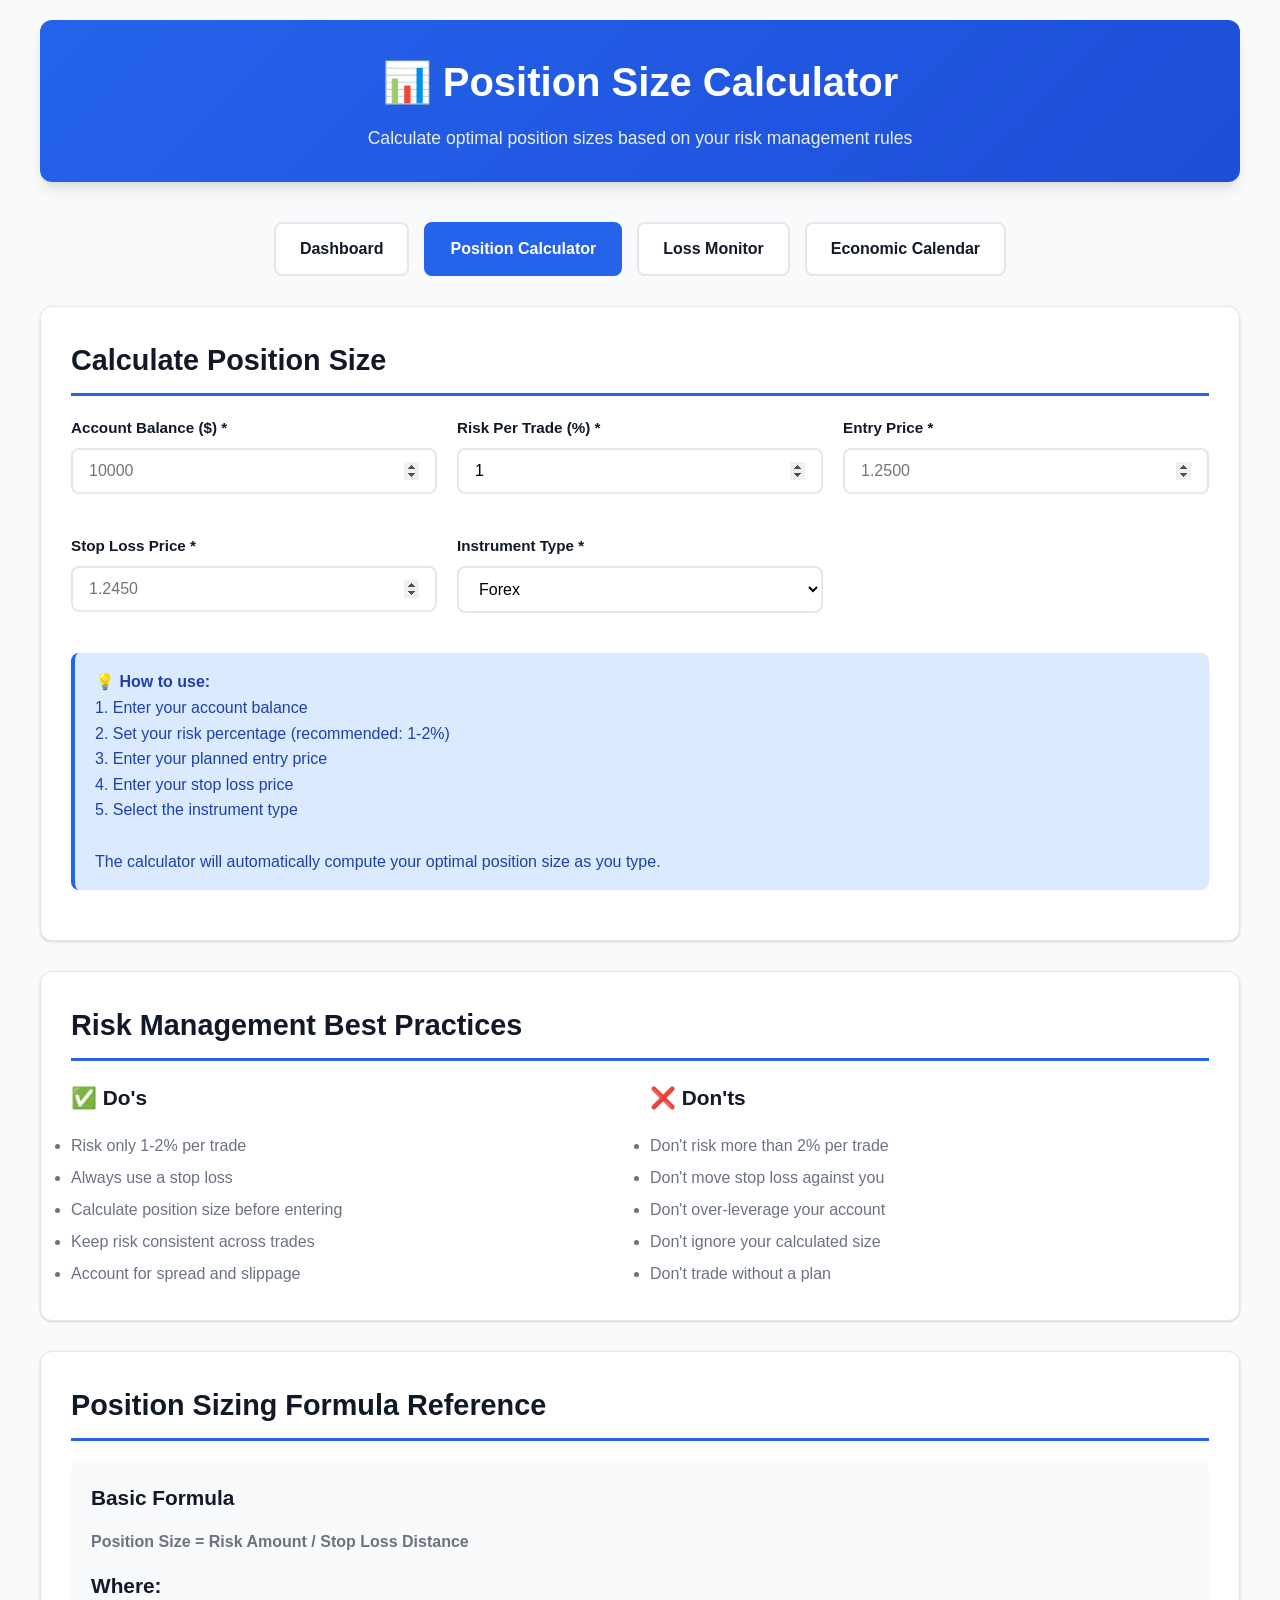
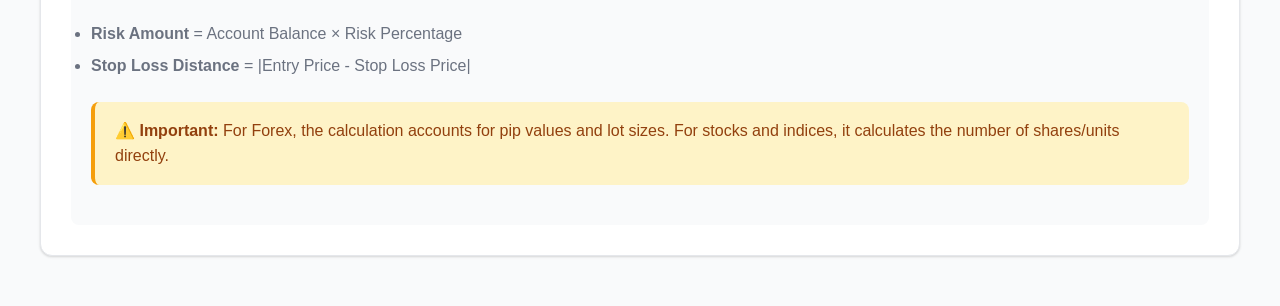
==== position-calculator.html @ 60535386 "Build complete CFD Trading Toolkit with three core tools Implemented a comprehensive, lightweight tr" ====
<!DOCTYPE html>
<html lang="en">
<head>
    <meta charset="UTF-8">
    <meta name="viewport" content="width=device-width, initial-scale=1.0">
    <title>Position Size Calculator - CFD Trading Toolkit</title>
    <link rel="stylesheet" href="css/style.css">
</head>
<body>
    <div class="container">
        <!-- Header -->
        <div class="header">
            <h1>📊 Position Size Calculator</h1>
            <p>Calculate optimal position sizes based on your risk management rules</p>
        </div>

        <!-- Navigation -->
        <div class="nav">
            <a href="index.html" class="nav-btn">Dashboard</a>
            <a href="position-calculator.html" class="nav-btn active">Position Calculator</a>
            <a href="loss-monitor.html" class="nav-btn">Loss Monitor</a>
            <a href="economic-calendar.html" class="nav-btn">Economic Calendar</a>
        </div>

        <!-- Calculator Card -->
        <div class="card">
            <h2>Calculate Position Size</h2>

            <form id="calculator-form">
                <div class="grid grid-2">
                    <div class="form-group">
                        <label for="account-balance">Account Balance ($) *</label>
                        <input
                            type="number"
                            id="account-balance"
                            placeholder="10000"
                            step="0.01"
                            min="0"
                            required
                        >
                    </div>

                    <div class="form-group">
                        <label for="risk-percent">Risk Per Trade (%) *</label>
                        <input
                            type="number"
                            id="risk-percent"
                            placeholder="1"
                            step="0.1"
                            min="0.1"
                            max="100"
                            value="1"
                            required
                        >
                    </div>

                    <div class="form-group">
                        <label for="entry-price">Entry Price *</label>
                        <input
                            type="number"
                            id="entry-price"
                            placeholder="1.2500"
                            step="0.00001"
                            min="0"
                            required
                        >
                    </div>

                    <div class="form-group">
                        <label for="stop-loss">Stop Loss Price *</label>
                        <input
                            type="number"
                            id="stop-loss"
                            placeholder="1.2450"
                            step="0.00001"
                            min="0"
                            required
                        >
                    </div>

                    <div class="form-group">
                        <label for="instrument-type">Instrument Type *</label>
                        <select id="instrument-type" required>
                            <option value="forex">Forex</option>
                            <option value="stocks">Stocks</option>
                            <option value="indices">Indices</option>
                            <option value="crypto">Crypto</option>
                        </select>
                    </div>
                </div>

                <div class="alert alert-info mt-20">
                    <strong>💡 How to use:</strong><br>
                    1. Enter your account balance<br>
                    2. Set your risk percentage (recommended: 1-2%)<br>
                    3. Enter your planned entry price<br>
                    4. Enter your stop loss price<br>
                    5. Select the instrument type<br>
                    <br>
                    The calculator will automatically compute your optimal position size as you type.
                </div>
            </form>

            <!-- Results -->
            <div id="result-box" style="display: none;"></div>
        </div>

        <!-- Risk Management Tips -->
        <div class="card">
            <h2>Risk Management Best Practices</h2>

            <div class="grid grid-2">
                <div>
                    <h3>✅ Do's</h3>
                    <ul style="line-height: 2; color: var(--text-secondary);">
                        <li>Risk only 1-2% per trade</li>
                        <li>Always use a stop loss</li>
                        <li>Calculate position size before entering</li>
                        <li>Keep risk consistent across trades</li>
                        <li>Account for spread and slippage</li>
                    </ul>
                </div>

                <div>
                    <h3>❌ Don'ts</h3>
                    <ul style="line-height: 2; color: var(--text-secondary);">
                        <li>Don't risk more than 2% per trade</li>
                        <li>Don't move stop loss against you</li>
                        <li>Don't over-leverage your account</li>
                        <li>Don't ignore your calculated size</li>
                        <li>Don't trade without a plan</li>
                    </ul>
                </div>
            </div>
        </div>

        <!-- Quick Reference -->
        <div class="card">
            <h2>Position Sizing Formula Reference</h2>

            <div style="background: var(--bg-color); padding: 20px; border-radius: 8px; margin-top: 10px;">
                <h3>Basic Formula</h3>
                <p style="color: var(--text-secondary); margin-bottom: 15px;">
                    <strong>Position Size = Risk Amount / Stop Loss Distance</strong>
                </p>

                <h3>Where:</h3>
                <ul style="line-height: 2; color: var(--text-secondary);">
                    <li><strong>Risk Amount</strong> = Account Balance × Risk Percentage</li>
                    <li><strong>Stop Loss Distance</strong> = |Entry Price - Stop Loss Price|</li>
                </ul>

                <div class="alert alert-warning mt-20">
                    <strong>⚠️ Important:</strong> For Forex, the calculation accounts for pip values and lot sizes.
                    For stocks and indices, it calculates the number of shares/units directly.
                </div>
            </div>
        </div>
    </div>

    <script src="js/calculator.js"></script>
</body>
</html>
---- css/style.css ----
/* CFD Trading Toolkit - Global Styles */

:root {
    --primary-color: #2563eb;
    --success-color: #10b981;
    --warning-color: #f59e0b;
    --danger-color: #ef4444;
    --bg-color: #f9fafb;
    --card-bg: #ffffff;
    --text-primary: #111827;
    --text-secondary: #6b7280;
    --border-color: #e5e7eb;
    --shadow: 0 1px 3px 0 rgba(0, 0, 0, 0.1), 0 1px 2px 0 rgba(0, 0, 0, 0.06);
    --shadow-lg: 0 10px 15px -3px rgba(0, 0, 0, 0.1), 0 4px 6px -2px rgba(0, 0, 0, 0.05);
}

* {
    margin: 0;
    padding: 0;
    box-sizing: border-box;
}

body {
    font-family: -apple-system, BlinkMacSystemFont, 'Segoe UI', Roboto, 'Helvetica Neue', Arial, sans-serif;
    background-color: var(--bg-color);
    color: var(--text-primary);
    line-height: 1.6;
    padding: 20px;
}

/* Container */
.container {
    max-width: 1200px;
    margin: 0 auto;
}

/* Header */
.header {
    text-align: center;
    margin-bottom: 40px;
    padding: 30px 20px;
    background: linear-gradient(135deg, var(--primary-color), #1d4ed8);
    color: white;
    border-radius: 12px;
    box-shadow: var(--shadow-lg);
}

.header h1 {
    font-size: 2.5rem;
    margin-bottom: 10px;
    font-weight: 700;
}

.header p {
    font-size: 1.1rem;
    opacity: 0.9;
}

/* Navigation */
.nav {
    display: flex;
    justify-content: center;
    gap: 15px;
    margin-bottom: 30px;
    flex-wrap: wrap;
}

.nav-btn {
    padding: 12px 24px;
    background-color: var(--card-bg);
    color: var(--text-primary);
    border: 2px solid var(--border-color);
    border-radius: 8px;
    cursor: pointer;
    font-size: 1rem;
    font-weight: 600;
    transition: all 0.3s ease;
    text-decoration: none;
    display: inline-block;
}

.nav-btn:hover {
    background-color: var(--primary-color);
    color: white;
    border-color: var(--primary-color);
    transform: translateY(-2px);
    box-shadow: var(--shadow);
}

.nav-btn.active {
    background-color: var(--primary-color);
    color: white;
    border-color: var(--primary-color);
}

/* Cards */
.card {
    background-color: var(--card-bg);
    border-radius: 12px;
    padding: 30px;
    margin-bottom: 30px;
    box-shadow: var(--shadow);
    border: 1px solid var(--border-color);
}

.card h2 {
    font-size: 1.8rem;
    margin-bottom: 20px;
    color: var(--text-primary);
    border-bottom: 3px solid var(--primary-color);
    padding-bottom: 10px;
}

.card h3 {
    font-size: 1.3rem;
    margin-bottom: 15px;
    color: var(--text-primary);
}

/* Form Elements */
.form-group {
    margin-bottom: 20px;
}

.form-group label {
    display: block;
    font-weight: 600;
    margin-bottom: 8px;
    color: var(--text-primary);
    font-size: 0.95rem;
}

.form-group input,
.form-group select {
    width: 100%;
    padding: 12px 16px;
    border: 2px solid var(--border-color);
    border-radius: 8px;
    font-size: 1rem;
    transition: all 0.3s ease;
    background-color: white;
}

.form-group input:focus,
.form-group select:focus {
    outline: none;
    border-color: var(--primary-color);
    box-shadow: 0 0 0 3px rgba(37, 99, 235, 0.1);
}

.form-group input[type="number"]::-webkit-inner-spin-button,
.form-group input[type="number"]::-webkit-outer-spin-button {
    opacity: 1;
}

/* Buttons */
.btn {
    padding: 12px 24px;
    border: none;
    border-radius: 8px;
    font-size: 1rem;
    font-weight: 600;
    cursor: pointer;
    transition: all 0.3s ease;
    display: inline-block;
}

.btn-primary {
    background-color: var(--primary-color);
    color: white;
}

.btn-primary:hover {
    background-color: #1d4ed8;
    transform: translateY(-2px);
    box-shadow: var(--shadow);
}

.btn-success {
    background-color: var(--success-color);
    color: white;
}

.btn-success:hover {
    background-color: #059669;
}

.btn-warning {
    background-color: var(--warning-color);
    color: white;
}

.btn-warning:hover {
    background-color: #d97706;
}

.btn-danger {
    background-color: var(--danger-color);
    color: white;
}

.btn-danger:hover {
    background-color: #dc2626;
}

.btn-secondary {
    background-color: var(--text-secondary);
    color: white;
}

.btn-secondary:hover {
    background-color: #4b5563;
}

/* Results Display */
.result-box {
    background-color: var(--bg-color);
    border: 2px solid var(--primary-color);
    border-radius: 8px;
    padding: 20px;
    margin-top: 20px;
}

.result-item {
    display: flex;
    justify-content: space-between;
    padding: 12px 0;
    border-bottom: 1px solid var(--border-color);
}

.result-item:last-child {
    border-bottom: none;
}

.result-label {
    font-weight: 600;
    color: var(--text-secondary);
}

.result-value {
    font-weight: 700;
    font-size: 1.2rem;
    color: var(--text-primary);
}

.result-value.large {
    font-size: 2rem;
    color: var(--primary-color);
}

/* Alerts */
.alert {
    padding: 16px 20px;
    border-radius: 8px;
    margin-bottom: 20px;
    font-weight: 500;
    border-left: 4px solid;
}

.alert-success {
    background-color: #d1fae5;
    color: #065f46;
    border-color: var(--success-color);
}

.alert-warning {
    background-color: #fef3c7;
    color: #92400e;
    border-color: var(--warning-color);
}

.alert-danger {
    background-color: #fee2e2;
    color: #991b1b;
    border-color: var(--danger-color);
}

.alert-info {
    background-color: #dbeafe;
    color: #1e40af;
    border-color: var(--primary-color);
}

/* Progress Bar */
.progress-container {
    margin: 20px 0;
}

.progress-bar {
    width: 100%;
    height: 30px;
    background-color: var(--border-color);
    border-radius: 15px;
    overflow: hidden;
    position: relative;
}

.progress-fill {
    height: 100%;
    background-color: var(--success-color);
    transition: width 0.3s ease, background-color 0.3s ease;
    display: flex;
    align-items: center;
    justify-content: center;
    color: white;
    font-weight: 700;
    font-size: 0.9rem;
}

.progress-fill.warning {
    background-color: var(--warning-color);
}

.progress-fill.danger {
    background-color: var(--danger-color);
}

/* Status Indicators */
.status-indicator {
    display: inline-block;
    padding: 6px 16px;
    border-radius: 20px;
    font-weight: 600;
    font-size: 0.9rem;
}

.status-normal {
    background-color: #d1fae5;
    color: #065f46;
}

.status-warning {
    background-color: #fef3c7;
    color: #92400e;
}

.status-critical {
    background-color: #fee2e2;
    color: #991b1b;
}

/* Grid Layout */
.grid {
    display: grid;
    gap: 20px;
}

.grid-2 {
    grid-template-columns: repeat(auto-fit, minmax(300px, 1fr));
}

.grid-3 {
    grid-template-columns: repeat(auto-fit, minmax(250px, 1fr));
}

/* Table */
table {
    width: 100%;
    border-collapse: collapse;
    margin-top: 20px;
}

table th,
table td {
    padding: 12px;
    text-align: left;
    border-bottom: 1px solid var(--border-color);
}

table th {
    background-color: var(--bg-color);
    font-weight: 700;
    color: var(--text-primary);
}

table tr:hover {
    background-color: var(--bg-color);
}

/* Event Item for Calendar */
.event-item {
    padding: 16px;
    border-left: 4px solid;
    margin-bottom: 12px;
    border-radius: 4px;
    background-color: white;
}

.event-item.high-impact {
    border-color: var(--danger-color);
    background-color: #fef2f2;
}

.event-item.medium-impact {
    border-color: var(--warning-color);
    background-color: #fffbeb;
}

.event-time {
    font-weight: 700;
    color: var(--text-primary);
    margin-bottom: 4px;
}

.event-currency {
    display: inline-block;
    padding: 2px 8px;
    background-color: var(--primary-color);
    color: white;
    border-radius: 4px;
    font-size: 0.85rem;
    font-weight: 700;
    margin-right: 8px;
}

.event-name {
    color: var(--text-primary);
    font-weight: 600;
}

.event-impact {
    font-size: 0.85rem;
    color: var(--text-secondary);
    margin-top: 4px;
}

/* Dashboard Cards */
.dashboard-grid {
    display: grid;
    grid-template-columns: repeat(auto-fit, minmax(300px, 1fr));
    gap: 30px;
    margin-top: 30px;
}

.tool-card {
    background: white;
    border-radius: 12px;
    padding: 30px;
    box-shadow: var(--shadow);
    border: 1px solid var(--border-color);
    transition: all 0.3s ease;
    text-decoration: none;
    color: inherit;
    display: block;
}

.tool-card:hover {
    transform: translateY(-5px);
    box-shadow: var(--shadow-lg);
    border-color: var(--primary-color);
}

.tool-card h3 {
    color: var(--primary-color);
    font-size: 1.5rem;
    margin-bottom: 15px;
}

.tool-card p {
    color: var(--text-secondary);
    margin-bottom: 20px;
    line-height: 1.8;
}

.tool-card .btn {
    width: 100%;
}

/* Responsive Design */
@media (max-width: 768px) {
    body {
        padding: 10px;
    }

    .header h1 {
        font-size: 1.8rem;
    }

    .header p {
        font-size: 1rem;
    }

    .card {
        padding: 20px;
    }

    .card h2 {
        font-size: 1.5rem;
    }

    .nav {
        flex-direction: column;
    }

    .nav-btn {
        width: 100%;
    }

    .dashboard-grid {
        grid-template-columns: 1fr;
    }

    .result-value.large {
        font-size: 1.5rem;
    }
}

/* Utility Classes */
.text-center {
    text-align: center;
}

.text-right {
    text-align: right;
}

.mt-20 {
    margin-top: 20px;
}

.mb-20 {
    margin-bottom: 20px;
}

.hidden {
    display: none;
}

.fade-in {
    animation: fadeIn 0.3s ease-in;
}

@keyframes fadeIn {
    from {
        opacity: 0;
        transform: translateY(-10px);
    }
    to {
        opacity: 1;
        transform: translateY(0);
    }
}
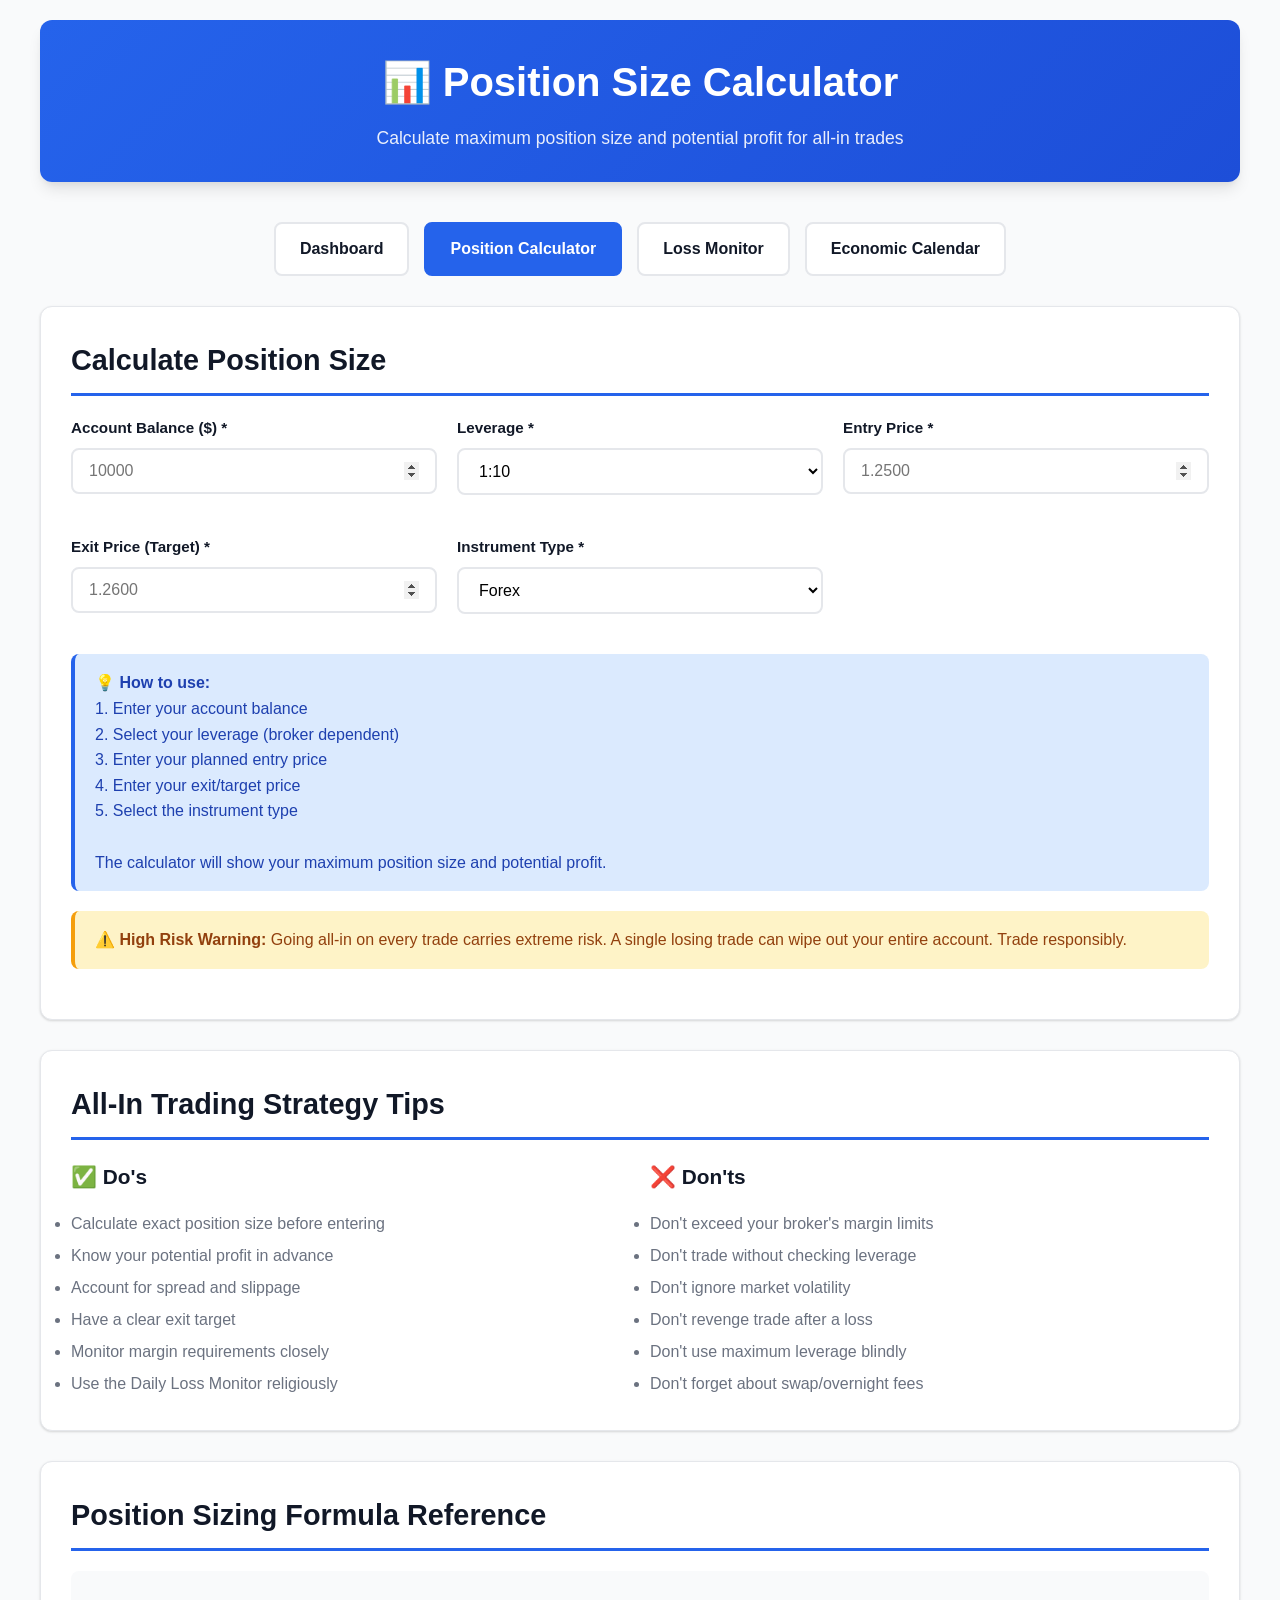
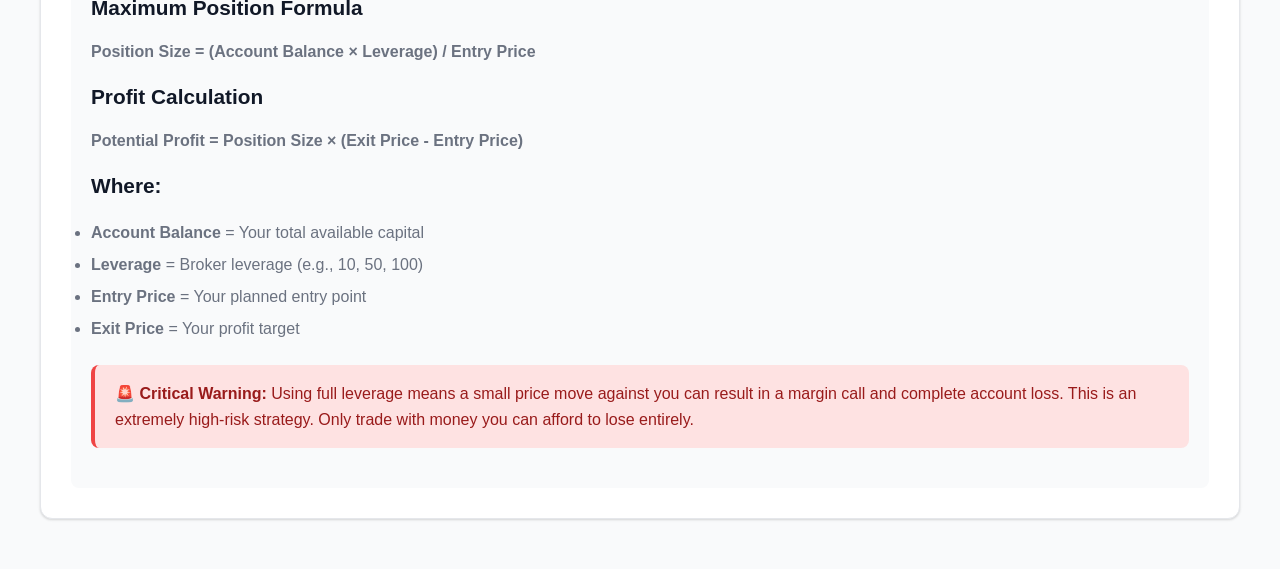
==== commit b44101be: "Update Position Calculator for all-in trading strategy Modified the Position Size Calculator to supp" ====
--- a/position-calculator.html
+++ b/position-calculator.html
@@ -11,7 +11,7 @@
         <!-- Header -->
         <div class="header">
             <h1>📊 Position Size Calculator</h1>
-            <p>Calculate optimal position sizes based on your risk management rules</p>
+            <p>Calculate maximum position size and potential profit for all-in trades</p>
         </div>
 
         <!-- Navigation -->
@@ -41,17 +41,18 @@
                     </div>
 
                     <div class="form-group">
-                        <label for="risk-percent">Risk Per Trade (%) *</label>
-                        <input
-                            type="number"
-                            id="risk-percent"
-                            placeholder="1"
-                            step="0.1"
-                            min="0.1"
-                            max="100"
-                            value="1"
-                            required
-                        >
+                        <label for="leverage">Leverage *</label>
+                        <select id="leverage" required>
+                            <option value="1">1:1 (No Leverage)</option>
+                            <option value="2">1:2</option>
+                            <option value="5">1:5</option>
+                            <option value="10" selected>1:10</option>
+                            <option value="20">1:20</option>
+                            <option value="50">1:50</option>
+                            <option value="100">1:100</option>
+                            <option value="200">1:200</option>
+                            <option value="500">1:500</option>
+                        </select>
                     </div>
 
                     <div class="form-group">
@@ -67,11 +68,11 @@
                     </div>
 
                     <div class="form-group">
-                        <label for="stop-loss">Stop Loss Price *</label>
+                        <label for="exit-price">Exit Price (Target) *</label>
                         <input
                             type="number"
-                            id="stop-loss"
-                            placeholder="1.2450"
+                            id="exit-price"
+                            placeholder="1.2600"
                             step="0.00001"
                             min="0"
                             required
@@ -92,12 +93,17 @@
                 <div class="alert alert-info mt-20">
                     <strong>💡 How to use:</strong><br>
                     1. Enter your account balance<br>
-                    2. Set your risk percentage (recommended: 1-2%)<br>
+                    2. Select your leverage (broker dependent)<br>
                     3. Enter your planned entry price<br>
-                    4. Enter your stop loss price<br>
+                    4. Enter your exit/target price<br>
                     5. Select the instrument type<br>
                     <br>
-                    The calculator will automatically compute your optimal position size as you type.
+                    The calculator will show your maximum position size and potential profit.
+                </div>
+
+                <div class="alert alert-warning mt-20">
+                    <strong>⚠️ High Risk Warning:</strong> Going all-in on every trade carries extreme risk.
+                    A single losing trade can wipe out your entire account. Trade responsibly.
                 </div>
             </form>
 
@@ -105,30 +111,32 @@
             <div id="result-box" style="display: none;"></div>
         </div>
 
-        <!-- Risk Management Tips -->
+        <!-- All-In Trading Tips -->
         <div class="card">
-            <h2>Risk Management Best Practices</h2>
+            <h2>All-In Trading Strategy Tips</h2>
 
             <div class="grid grid-2">
                 <div>
                     <h3>✅ Do's</h3>
                     <ul style="line-height: 2; color: var(--text-secondary);">
-                        <li>Risk only 1-2% per trade</li>
-                        <li>Always use a stop loss</li>
-                        <li>Calculate position size before entering</li>
-                        <li>Keep risk consistent across trades</li>
+                        <li>Calculate exact position size before entering</li>
+                        <li>Know your potential profit in advance</li>
                         <li>Account for spread and slippage</li>
+                        <li>Have a clear exit target</li>
+                        <li>Monitor margin requirements closely</li>
+                        <li>Use the Daily Loss Monitor religiously</li>
                     </ul>
                 </div>
 
                 <div>
                     <h3>❌ Don'ts</h3>
                     <ul style="line-height: 2; color: var(--text-secondary);">
-                        <li>Don't risk more than 2% per trade</li>
-                        <li>Don't move stop loss against you</li>
-                        <li>Don't over-leverage your account</li>
-                        <li>Don't ignore your calculated size</li>
-                        <li>Don't trade without a plan</li>
+                        <li>Don't exceed your broker's margin limits</li>
+                        <li>Don't trade without checking leverage</li>
+                        <li>Don't ignore market volatility</li>
+                        <li>Don't revenge trade after a loss</li>
+                        <li>Don't use maximum leverage blindly</li>
+                        <li>Don't forget about swap/overnight fees</li>
                     </ul>
                 </div>
             </div>
@@ -139,20 +147,28 @@
             <h2>Position Sizing Formula Reference</h2>
 
             <div style="background: var(--bg-color); padding: 20px; border-radius: 8px; margin-top: 10px;">
-                <h3>Basic Formula</h3>
+                <h3>Maximum Position Formula</h3>
                 <p style="color: var(--text-secondary); margin-bottom: 15px;">
-                    <strong>Position Size = Risk Amount / Stop Loss Distance</strong>
+                    <strong>Position Size = (Account Balance × Leverage) / Entry Price</strong>
+                </p>
+
+                <h3>Profit Calculation</h3>
+                <p style="color: var(--text-secondary); margin-bottom: 15px;">
+                    <strong>Potential Profit = Position Size × (Exit Price - Entry Price)</strong>
                 </p>
 
                 <h3>Where:</h3>
                 <ul style="line-height: 2; color: var(--text-secondary);">
-                    <li><strong>Risk Amount</strong> = Account Balance × Risk Percentage</li>
-                    <li><strong>Stop Loss Distance</strong> = |Entry Price - Stop Loss Price|</li>
+                    <li><strong>Account Balance</strong> = Your total available capital</li>
+                    <li><strong>Leverage</strong> = Broker leverage (e.g., 10, 50, 100)</li>
+                    <li><strong>Entry Price</strong> = Your planned entry point</li>
+                    <li><strong>Exit Price</strong> = Your profit target</li>
                 </ul>
 
-                <div class="alert alert-warning mt-20">
-                    <strong>⚠️ Important:</strong> For Forex, the calculation accounts for pip values and lot sizes.
-                    For stocks and indices, it calculates the number of shares/units directly.
+                <div class="alert alert-danger mt-20">
+                    <strong>🚨 Critical Warning:</strong> Using full leverage means a small price move against you
+                    can result in a margin call and complete account loss. This is an extremely high-risk strategy.
+                    Only trade with money you can afford to lose entirely.
                 </div>
             </div>
         </div>
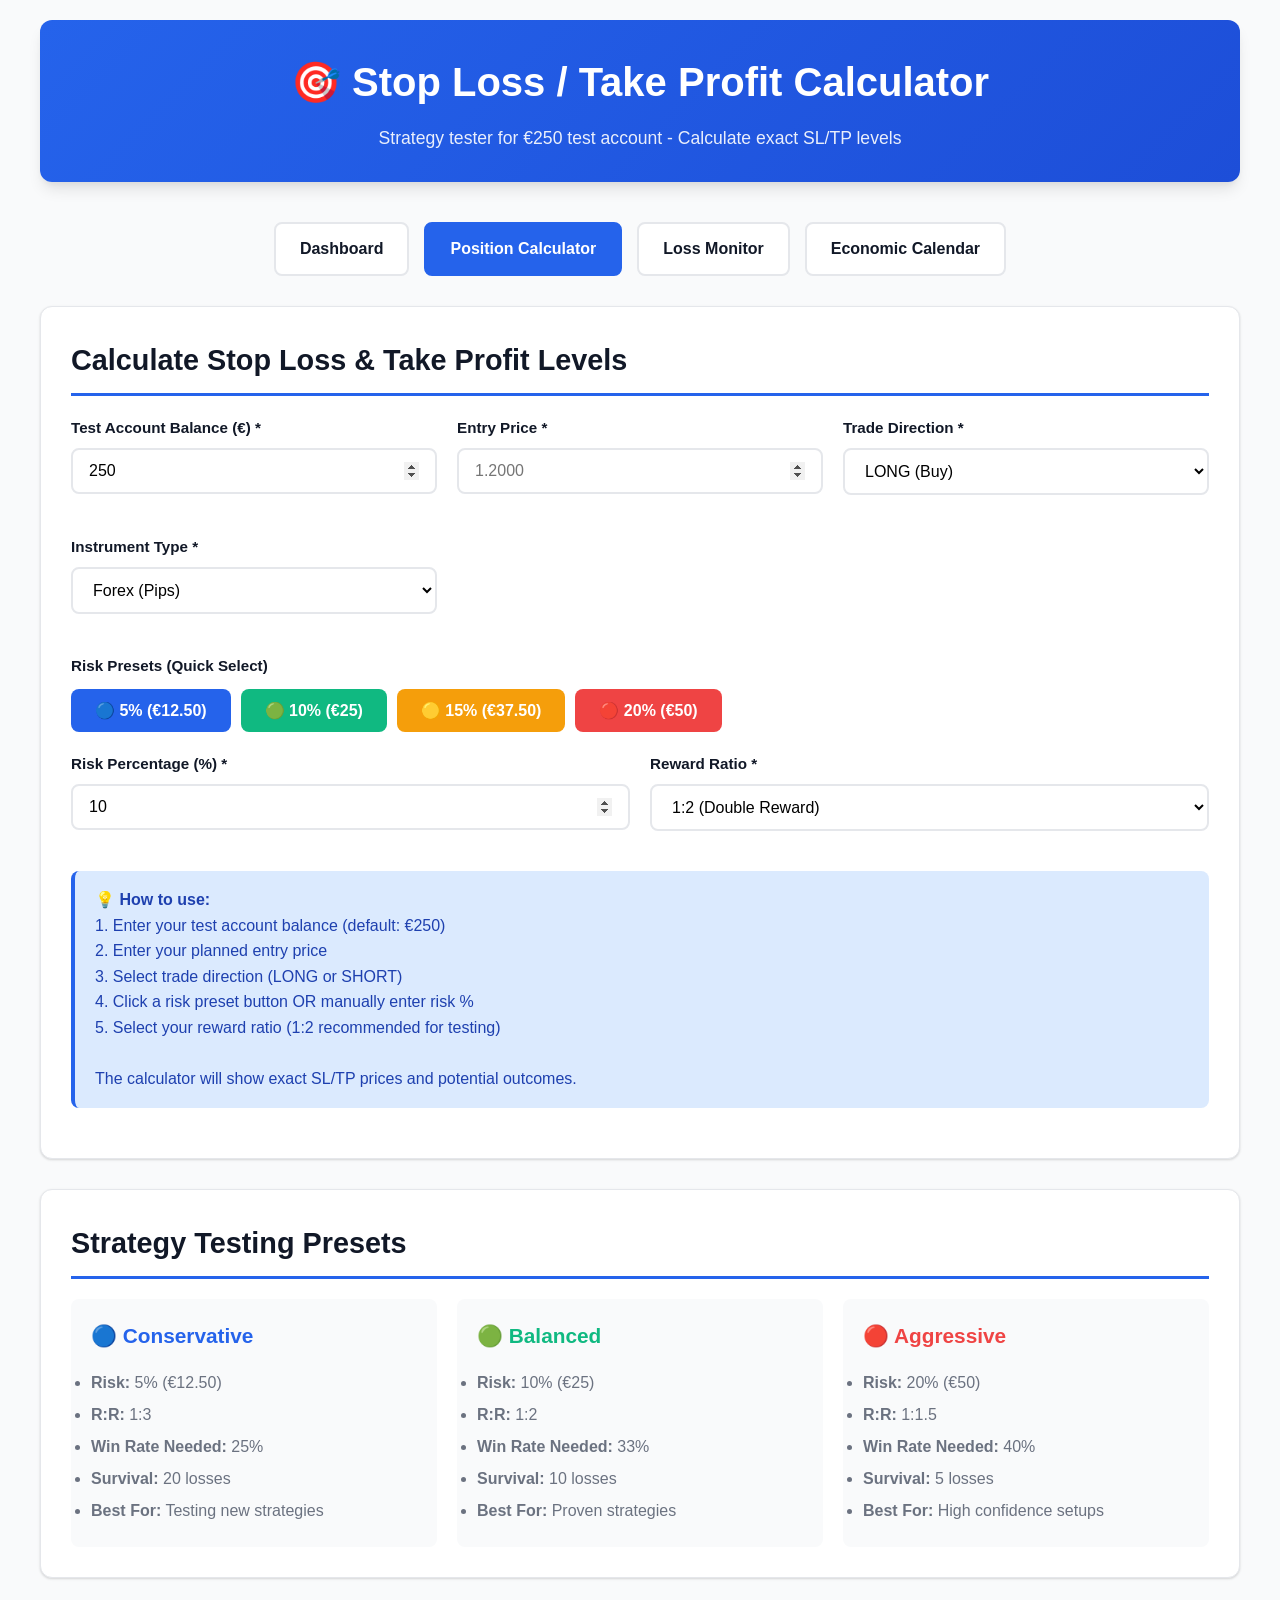
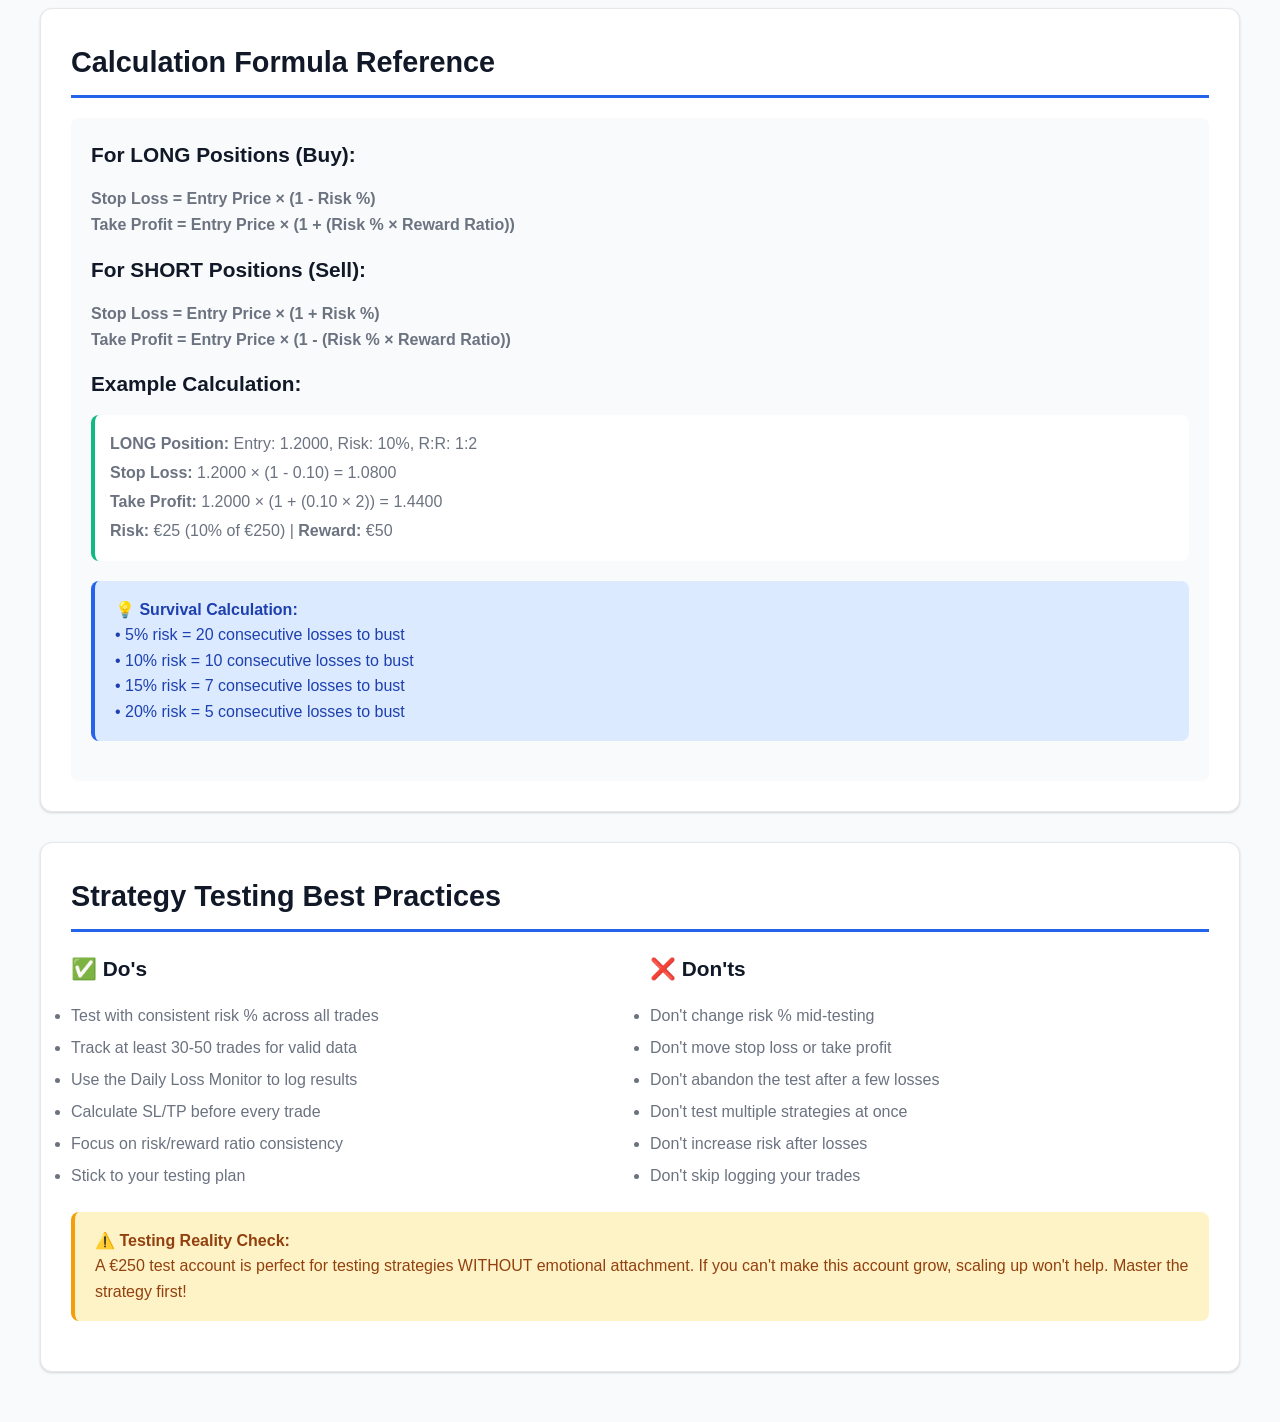
==== commit f0a0c8e9: "Transform calculator to Stop Loss/Take Profit tool for €250 test account Completely redesigned the P" ====
--- a/position-calculator.html
+++ b/position-calculator.html
@@ -10,8 +10,8 @@
     <div class="container">
         <!-- Header -->
         <div class="header">
-            <h1>📊 Position Size Calculator</h1>
-            <p>Calculate maximum position size and potential profit for all-in trades</p>
+            <h1>🎯 Stop Loss / Take Profit Calculator</h1>
+            <p>Strategy tester for €250 test account - Calculate exact SL/TP levels</p>
         </div>
 
         <!-- Navigation -->
@@ -24,16 +24,17 @@
 
         <!-- Calculator Card -->
         <div class="card">
-            <h2>Calculate Position Size</h2>
+            <h2>Calculate Stop Loss & Take Profit Levels</h2>
 
             <form id="calculator-form">
                 <div class="grid grid-2">
                     <div class="form-group">
-                        <label for="account-balance">Account Balance ($) *</label>
+                        <label for="account-balance">Test Account Balance (€) *</label>
                         <input
                             type="number"
                             id="account-balance"
-                            placeholder="10000"
+                            placeholder="250"
+                            value="250"
                             step="0.01"
                             min="0"
                             required
@@ -41,26 +42,11 @@
                     </div>
 
                     <div class="form-group">
-                        <label for="leverage">Leverage *</label>
-                        <select id="leverage" required>
-                            <option value="1">1:1 (No Leverage)</option>
-                            <option value="2">1:2</option>
-                            <option value="5">1:5</option>
-                            <option value="10" selected>1:10</option>
-                            <option value="20">1:20</option>
-                            <option value="50">1:50</option>
-                            <option value="100">1:100</option>
-                            <option value="200">1:200</option>
-                            <option value="500">1:500</option>
-                        </select>
-                    </div>
-
-                    <div class="form-group">
                         <label for="entry-price">Entry Price *</label>
                         <input
                             type="number"
                             id="entry-price"
-                            placeholder="1.2500"
+                            placeholder="1.2000"
                             step="0.00001"
                             min="0"
                             required
@@ -68,42 +54,78 @@
                     </div>
 
                     <div class="form-group">
-                        <label for="exit-price">Exit Price (Target) *</label>
+                        <label for="direction">Trade Direction *</label>
+                        <select id="direction" required>
+                            <option value="long">LONG (Buy)</option>
+                            <option value="short">SHORT (Sell)</option>
+                        </select>
+                    </div>
+
+                    <div class="form-group">
+                        <label for="instrument-type">Instrument Type *</label>
+                        <select id="instrument-type" required>
+                            <option value="forex">Forex (Pips)</option>
+                            <option value="stocks">Stocks (Points)</option>
+                            <option value="indices">Indices (Points)</option>
+                            <option value="crypto">Crypto ($)</option>
+                        </select>
+                    </div>
+                </div>
+
+                <!-- Risk Presets -->
+                <div class="form-group mt-20">
+                    <label>Risk Presets (Quick Select)</label>
+                    <div style="display: flex; gap: 10px; flex-wrap: wrap; margin-top: 10px;">
+                        <button type="button" class="btn btn-primary risk-preset-btn" data-risk="5">
+                            🔵 5% (€12.50)
+                        </button>
+                        <button type="button" class="btn btn-success risk-preset-btn" data-risk="10">
+                            🟢 10% (€25)
+                        </button>
+                        <button type="button" class="btn btn-warning risk-preset-btn" data-risk="15">
+                            🟡 15% (€37.50)
+                        </button>
+                        <button type="button" class="btn btn-danger risk-preset-btn" data-risk="20">
+                            🔴 20% (€50)
+                        </button>
+                    </div>
+                </div>
+
+                <div class="grid grid-2 mt-20">
+                    <div class="form-group">
+                        <label for="risk-percent">Risk Percentage (%) *</label>
                         <input
                             type="number"
-                            id="exit-price"
-                            placeholder="1.2600"
-                            step="0.00001"
-                            min="0"
+                            id="risk-percent"
+                            placeholder="10"
+                            value="10"
+                            step="1"
+                            min="1"
+                            max="100"
                             required
                         >
                     </div>
 
                     <div class="form-group">
-                        <label for="instrument-type">Instrument Type *</label>
-                        <select id="instrument-type" required>
-                            <option value="forex">Forex</option>
-                            <option value="stocks">Stocks</option>
-                            <option value="indices">Indices</option>
-                            <option value="crypto">Crypto</option>
+                        <label for="reward-ratio">Reward Ratio *</label>
+                        <select id="reward-ratio" required>
+                            <option value="1">1:1 (Equal Risk/Reward)</option>
+                            <option value="2" selected>1:2 (Double Reward)</option>
+                            <option value="3">1:3 (Triple Reward)</option>
+                            <option value="4">1:4 (4x Reward)</option>
                         </select>
                     </div>
                 </div>
 
                 <div class="alert alert-info mt-20">
                     <strong>💡 How to use:</strong><br>
-                    1. Enter your account balance<br>
-                    2. Select your leverage (broker dependent)<br>
-                    3. Enter your planned entry price<br>
-                    4. Enter your exit/target price<br>
-                    5. Select the instrument type<br>
+                    1. Enter your test account balance (default: €250)<br>
+                    2. Enter your planned entry price<br>
+                    3. Select trade direction (LONG or SHORT)<br>
+                    4. Click a risk preset button OR manually enter risk %<br>
+                    5. Select your reward ratio (1:2 recommended for testing)<br>
                     <br>
-                    The calculator will show your maximum position size and potential profit.
-                </div>
-
-                <div class="alert alert-warning mt-20">
-                    <strong>⚠️ High Risk Warning:</strong> Going all-in on every trade carries extreme risk.
-                    A single losing trade can wipe out your entire account. Trade responsibly.
+                    The calculator will show exact SL/TP prices and potential outcomes.
                 </div>
             </form>
 
@@ -111,65 +133,117 @@
             <div id="result-box" style="display: none;"></div>
         </div>
 
-        <!-- All-In Trading Tips -->
-        <div class="card">
-            <h2>All-In Trading Strategy Tips</h2>
+        <!-- Strategy Testing Presets -->
+        <div class="card">
+            <h2>Strategy Testing Presets</h2>
+
+            <div class="grid grid-3">
+                <div style="background: var(--bg-color); padding: 20px; border-radius: 8px;">
+                    <h3 style="color: var(--primary-color);">🔵 Conservative</h3>
+                    <ul style="line-height: 2; color: var(--text-secondary);">
+                        <li><strong>Risk:</strong> 5% (€12.50)</li>
+                        <li><strong>R:R:</strong> 1:3</li>
+                        <li><strong>Win Rate Needed:</strong> 25%</li>
+                        <li><strong>Survival:</strong> 20 losses</li>
+                        <li><strong>Best For:</strong> Testing new strategies</li>
+                    </ul>
+                </div>
+
+                <div style="background: var(--bg-color); padding: 20px; border-radius: 8px;">
+                    <h3 style="color: var(--success-color);">🟢 Balanced</h3>
+                    <ul style="line-height: 2; color: var(--text-secondary);">
+                        <li><strong>Risk:</strong> 10% (€25)</li>
+                        <li><strong>R:R:</strong> 1:2</li>
+                        <li><strong>Win Rate Needed:</strong> 33%</li>
+                        <li><strong>Survival:</strong> 10 losses</li>
+                        <li><strong>Best For:</strong> Proven strategies</li>
+                    </ul>
+                </div>
+
+                <div style="background: var(--bg-color); padding: 20px; border-radius: 8px;">
+                    <h3 style="color: var(--danger-color);">🔴 Aggressive</h3>
+                    <ul style="line-height: 2; color: var(--text-secondary);">
+                        <li><strong>Risk:</strong> 20% (€50)</li>
+                        <li><strong>R:R:</strong> 1:1.5</li>
+                        <li><strong>Win Rate Needed:</strong> 40%</li>
+                        <li><strong>Survival:</strong> 5 losses</li>
+                        <li><strong>Best For:</strong> High confidence setups</li>
+                    </ul>
+                </div>
+            </div>
+        </div>
+
+        <!-- Formula Reference -->
+        <div class="card">
+            <h2>Calculation Formula Reference</h2>
+
+            <div style="background: var(--bg-color); padding: 20px; border-radius: 8px; margin-top: 10px;">
+                <h3>For LONG Positions (Buy):</h3>
+                <p style="color: var(--text-secondary); margin-bottom: 15px;">
+                    <strong>Stop Loss = Entry Price × (1 - Risk %)</strong><br>
+                    <strong>Take Profit = Entry Price × (1 + (Risk % × Reward Ratio))</strong>
+                </p>
+
+                <h3>For SHORT Positions (Sell):</h3>
+                <p style="color: var(--text-secondary); margin-bottom: 15px;">
+                    <strong>Stop Loss = Entry Price × (1 + Risk %)</strong><br>
+                    <strong>Take Profit = Entry Price × (1 - (Risk % × Reward Ratio))</strong>
+                </p>
+
+                <h3>Example Calculation:</h3>
+                <div style="background: white; padding: 15px; border-radius: 8px; border-left: 4px solid var(--success-color);">
+                    <p style="color: var(--text-secondary); line-height: 1.8; margin: 0;">
+                        <strong>LONG Position:</strong> Entry: 1.2000, Risk: 10%, R:R: 1:2<br>
+                        <strong>Stop Loss:</strong> 1.2000 × (1 - 0.10) = 1.0800<br>
+                        <strong>Take Profit:</strong> 1.2000 × (1 + (0.10 × 2)) = 1.4400<br>
+                        <strong>Risk:</strong> €25 (10% of €250) | <strong>Reward:</strong> €50
+                    </p>
+                </div>
+
+                <div class="alert alert-info mt-20">
+                    <strong>💡 Survival Calculation:</strong><br>
+                    • 5% risk = 20 consecutive losses to bust<br>
+                    • 10% risk = 10 consecutive losses to bust<br>
+                    • 15% risk = 7 consecutive losses to bust<br>
+                    • 20% risk = 5 consecutive losses to bust
+                </div>
+            </div>
+        </div>
+
+        <!-- Testing Tips -->
+        <div class="card">
+            <h2>Strategy Testing Best Practices</h2>
 
             <div class="grid grid-2">
                 <div>
                     <h3>✅ Do's</h3>
                     <ul style="line-height: 2; color: var(--text-secondary);">
-                        <li>Calculate exact position size before entering</li>
-                        <li>Know your potential profit in advance</li>
-                        <li>Account for spread and slippage</li>
-                        <li>Have a clear exit target</li>
-                        <li>Monitor margin requirements closely</li>
-                        <li>Use the Daily Loss Monitor religiously</li>
+                        <li>Test with consistent risk % across all trades</li>
+                        <li>Track at least 30-50 trades for valid data</li>
+                        <li>Use the Daily Loss Monitor to log results</li>
+                        <li>Calculate SL/TP before every trade</li>
+                        <li>Focus on risk/reward ratio consistency</li>
+                        <li>Stick to your testing plan</li>
                     </ul>
                 </div>
 
                 <div>
                     <h3>❌ Don'ts</h3>
                     <ul style="line-height: 2; color: var(--text-secondary);">
-                        <li>Don't exceed your broker's margin limits</li>
-                        <li>Don't trade without checking leverage</li>
-                        <li>Don't ignore market volatility</li>
-                        <li>Don't revenge trade after a loss</li>
-                        <li>Don't use maximum leverage blindly</li>
-                        <li>Don't forget about swap/overnight fees</li>
-                    </ul>
-                </div>
-            </div>
-        </div>
-
-        <!-- Quick Reference -->
-        <div class="card">
-            <h2>Position Sizing Formula Reference</h2>
-
-            <div style="background: var(--bg-color); padding: 20px; border-radius: 8px; margin-top: 10px;">
-                <h3>Maximum Position Formula</h3>
-                <p style="color: var(--text-secondary); margin-bottom: 15px;">
-                    <strong>Position Size = (Account Balance × Leverage) / Entry Price</strong>
-                </p>
-
-                <h3>Profit Calculation</h3>
-                <p style="color: var(--text-secondary); margin-bottom: 15px;">
-                    <strong>Potential Profit = Position Size × (Exit Price - Entry Price)</strong>
-                </p>
-
-                <h3>Where:</h3>
-                <ul style="line-height: 2; color: var(--text-secondary);">
-                    <li><strong>Account Balance</strong> = Your total available capital</li>
-                    <li><strong>Leverage</strong> = Broker leverage (e.g., 10, 50, 100)</li>
-                    <li><strong>Entry Price</strong> = Your planned entry point</li>
-                    <li><strong>Exit Price</strong> = Your profit target</li>
-                </ul>
-
-                <div class="alert alert-danger mt-20">
-                    <strong>🚨 Critical Warning:</strong> Using full leverage means a small price move against you
-                    can result in a margin call and complete account loss. This is an extremely high-risk strategy.
-                    Only trade with money you can afford to lose entirely.
-                </div>
+                        <li>Don't change risk % mid-testing</li>
+                        <li>Don't move stop loss or take profit</li>
+                        <li>Don't abandon the test after a few losses</li>
+                        <li>Don't test multiple strategies at once</li>
+                        <li>Don't increase risk after losses</li>
+                        <li>Don't skip logging your trades</li>
+                    </ul>
+                </div>
+            </div>
+
+            <div class="alert alert-warning mt-20">
+                <strong>⚠️ Testing Reality Check:</strong><br>
+                A €250 test account is perfect for testing strategies WITHOUT emotional attachment.
+                If you can't make this account grow, scaling up won't help. Master the strategy first!
             </div>
         </div>
     </div>
